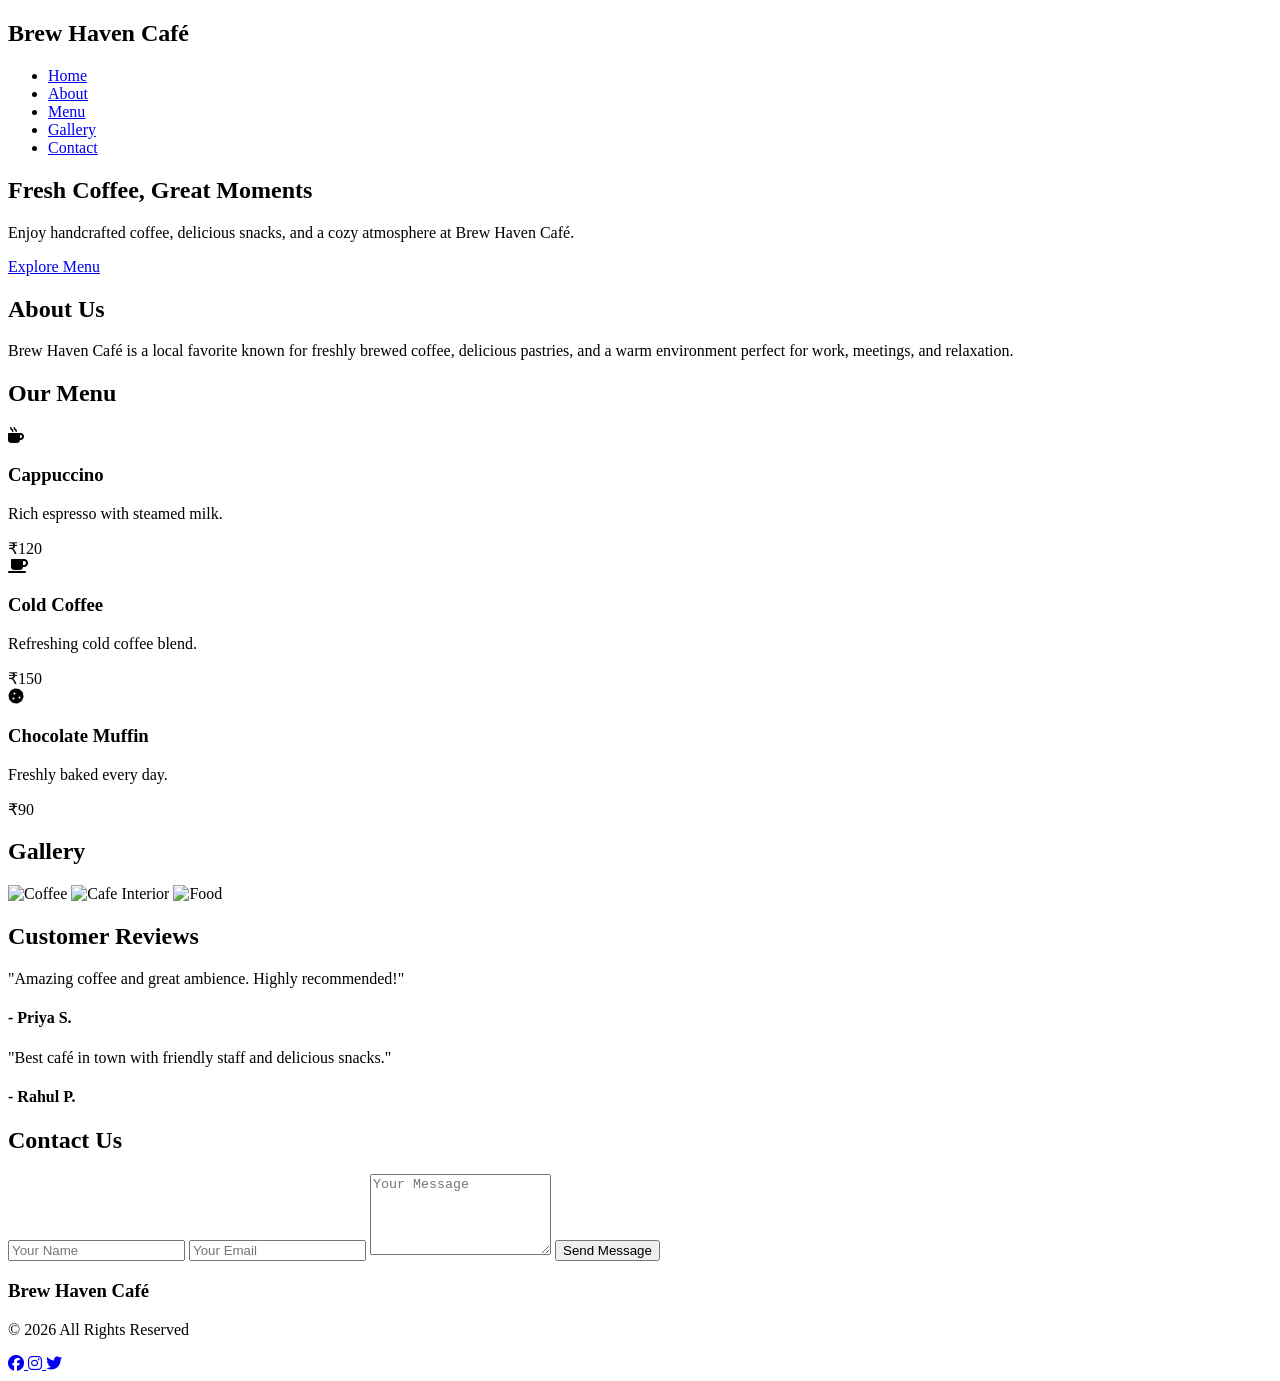
==== index.html @ f2ffa0fc "Add files via upload Added Mini CRM project files" ====
<!DOCTYPE html>
<html lang="en">
<head>
    <meta charset="UTF-8">
    <meta name="viewport" content="width=device-width, initial-scale=1.0">
    <title>Brew Haven Café</title>

    <link rel="stylesheet" href="css/style.css">

    <link href="https://fonts.googleapis.com/css2?family=Poppins:wght@300;400;500;600;700&display=swap" rel="stylesheet">

    <link rel="stylesheet"
        href="https://cdnjs.cloudflare.com/ajax/libs/font-awesome/6.5.1/css/all.min.css">
</head>
<body>

    <!-- Header -->
    <header>
        <nav class="navbar">
            <div class="logo">
                <h2>Brew Haven Café</h2>
            </div>

            <ul class="nav-links">
                <li><a href="#home">Home</a></li>
                <li><a href="#about">About</a></li>
                <li><a href="#menu">Menu</a></li>
                <li><a href="#gallery">Gallery</a></li>
                <li><a href="#contact">Contact</a></li>
            </ul>
        </nav>
    </header>

    <!-- Hero Section -->
    <section id="home" class="hero">
        <div class="hero-content">
            <h1>Fresh Coffee, Great Moments</h1>
            <p>
                Enjoy handcrafted coffee, delicious snacks,
                and a cozy atmosphere at Brew Haven Café.
            </p>

            <a href="#menu" class="btn">Explore Menu</a>
        </div>
    </section>

    <!-- About Section -->
    <section id="about" class="about">
        <div class="container">
            <h2>About Us</h2>

            <p>
                Brew Haven Café is a local favorite known for
                freshly brewed coffee, delicious pastries,
                and a warm environment perfect for work,
                meetings, and relaxation.
            </p>
        </div>
    </section>

    <!-- Menu Section -->
    <section id="menu" class="menu">
        <div class="container">

            <h2>Our Menu</h2>

            <div class="menu-container">

                <div class="menu-card">
                    <i class="fas fa-mug-hot"></i>
                    <h3>Cappuccino</h3>
                    <p>Rich espresso with steamed milk.</p>
                    <span>₹120</span>
                </div>

                <div class="menu-card">
                    <i class="fas fa-coffee"></i>
                    <h3>Cold Coffee</h3>
                    <p>Refreshing cold coffee blend.</p>
                    <span>₹150</span>
                </div>

                <div class="menu-card">
                    <i class="fas fa-cookie"></i>
                    <h3>Chocolate Muffin</h3>
                    <p>Freshly baked every day.</p>
                    <span>₹90</span>
                </div>

            </div>

        </div>
    </section>

    <!-- Gallery Section -->
    <section id="gallery" class="gallery">

        <h2>Gallery</h2>

        <div class="gallery-container">

            <img src="images/gallery1.jpg" alt="Coffee">
            <img src="images/gallery2.jpg" alt="Cafe Interior">
            <img src="images/gallery3.jpg" alt="Food">

        </div>

    </section>

    <!-- Testimonials -->
    <section class="testimonials">

        <h2>Customer Reviews</h2>

        <div class="testimonial-container">

            <div class="testimonial-card">
                <p>
                    "Amazing coffee and great ambience.
                    Highly recommended!"
                </p>
                <h4>- Priya S.</h4>
            </div>

            <div class="testimonial-card">
                <p>
                    "Best café in town with friendly staff
                    and delicious snacks."
                </p>
                <h4>- Rahul P.</h4>
            </div>

        </div>

    </section>

    <!-- Contact Section -->
    <section id="contact" class="contact">

        <div class="container">

            <h2>Contact Us</h2>

            <form>

                <input type="text"
                       placeholder="Your Name"
                       required>

                <input type="email"
                       placeholder="Your Email"
                       required>

                <textarea
                    placeholder="Your Message"
                    rows="5"></textarea>

                <button type="submit">
                    Send Message
                </button>

            </form>

        </div>

    </section>

    <!-- Footer -->
    <footer>

        <h3>Brew Haven Café</h3>

        <p>
            © 2026 All Rights Reserved
        </p>

        <div class="social-icons">

            <a href="#">
                <i class="fab fa-facebook"></i>
            </a>

            <a href="#">
                <i class="fab fa-instagram"></i>
            </a>

            <a href="#">
                <i class="fab fa-twitter"></i>
            </a>

        </div>

    </footer>

    <script src="js/script.js"></script>

</body>
</html>
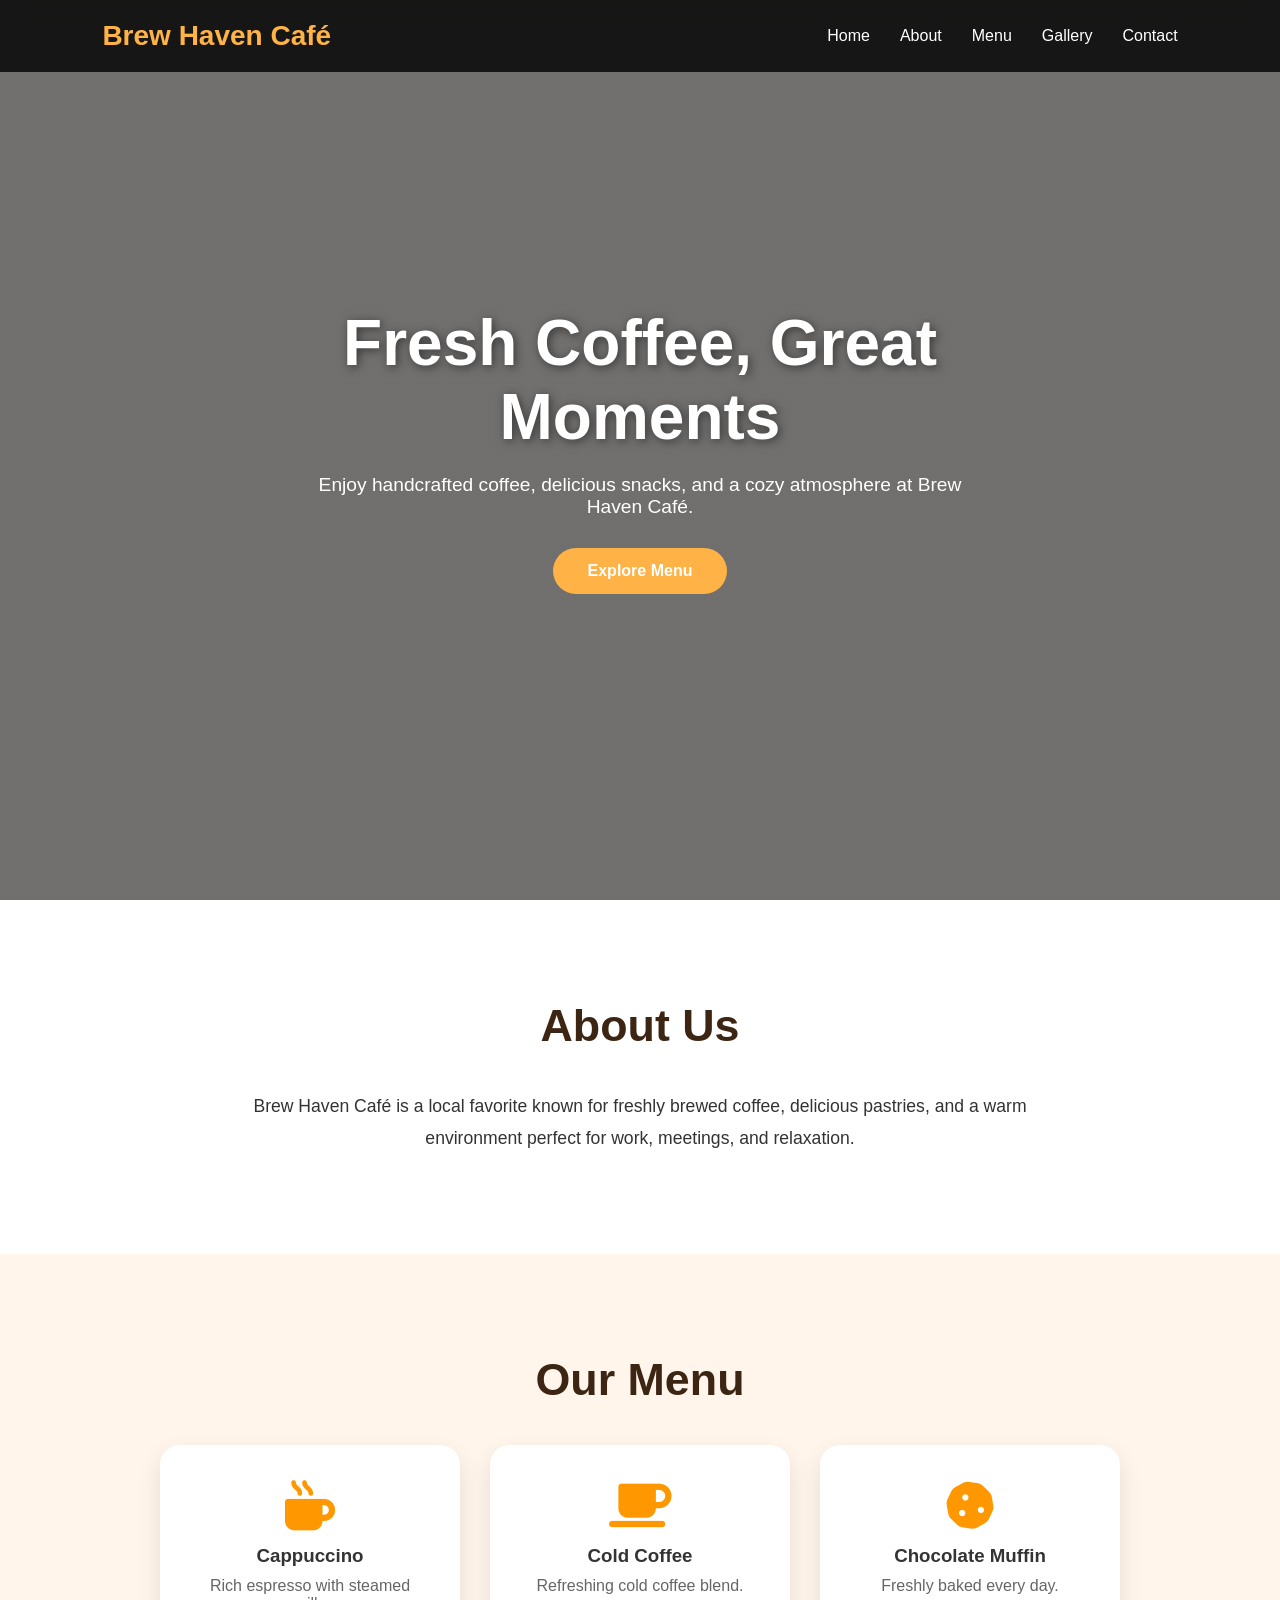
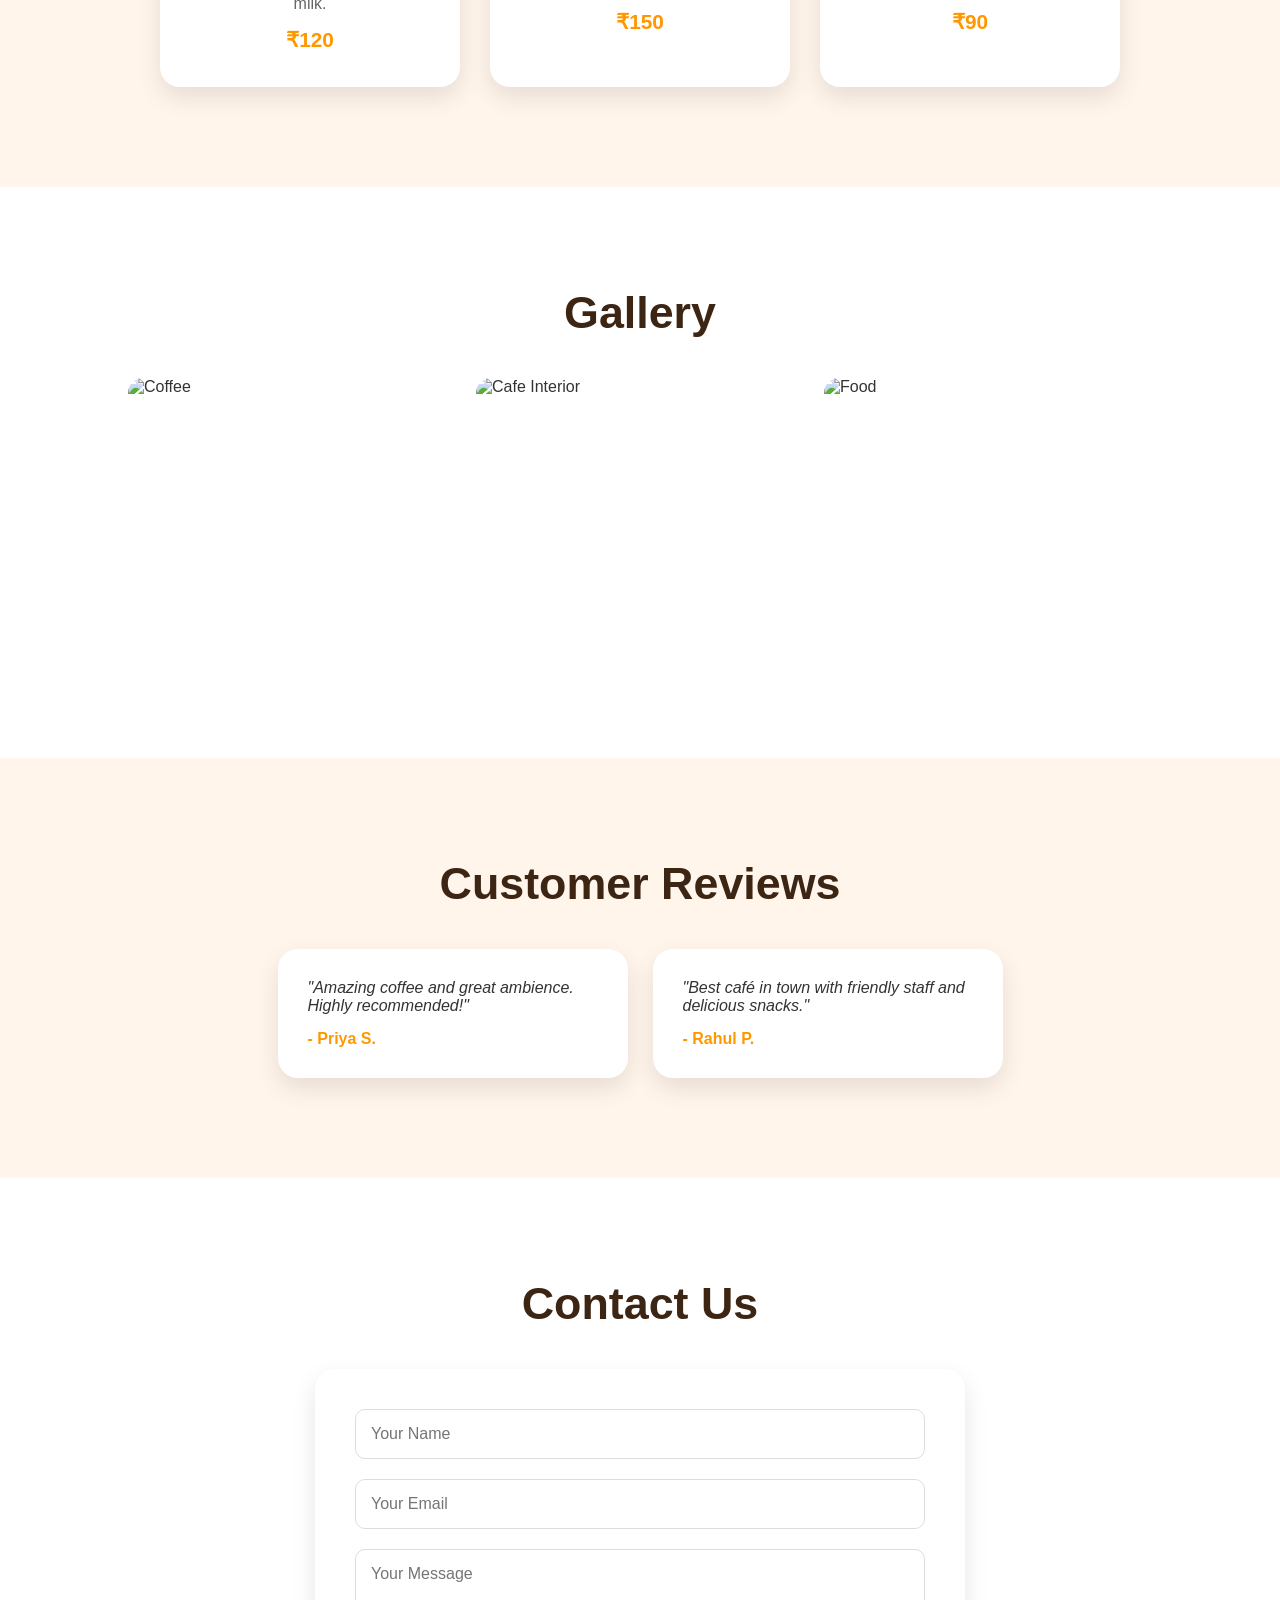
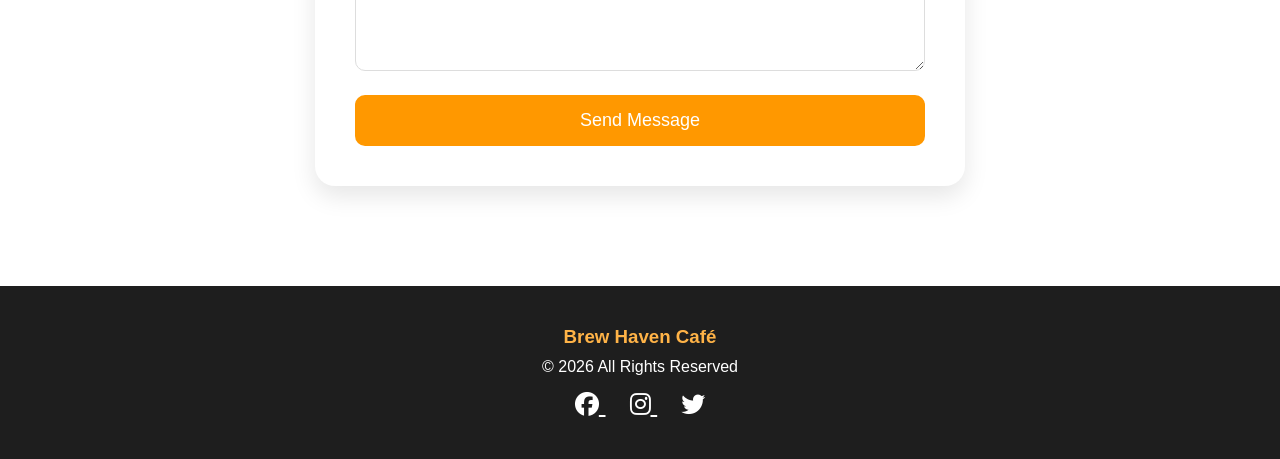
==== commit 56bbb066: "Update index.html" ====
--- a/index.html
+++ b/index.html
@@ -5,12 +5,374 @@
     <meta name="viewport" content="width=device-width, initial-scale=1.0">
     <title>Brew Haven Café</title>
 
-    <link rel="stylesheet" href="css/style.css">
+   
 
     <link href="https://fonts.googleapis.com/css2?family=Poppins:wght@300;400;500;600;700&display=swap" rel="stylesheet">
 
     <link rel="stylesheet"
         href="https://cdnjs.cloudflare.com/ajax/libs/font-awesome/6.5.1/css/all.min.css">
+      <style>
+        *{
+    margin:0;
+    padding:0;
+    box-sizing:border-box;
+    font-family:'Poppins',sans-serif;
+}
+
+html{
+    scroll-behavior:smooth;
+}
+
+body{
+    background:#faf7f2;
+    color:#333;
+    overflow-x:hidden;
+}
+
+/* Navbar */
+
+header{
+    position:fixed;
+    width:100%;
+    top:0;
+    z-index:1000;
+    background:rgba(0,0,0,0.8);
+    backdrop-filter:blur(10px);
+}
+
+.navbar{
+    display:flex;
+    justify-content:space-between;
+    align-items:center;
+    padding:20px 8%;
+}
+
+.logo h2{
+    color:#ffb347;
+    font-size:28px;
+}
+
+.nav-links{
+    list-style:none;
+    display:flex;
+    gap:30px;
+}
+
+.nav-links a{
+    color:white;
+    text-decoration:none;
+    font-weight:500;
+    transition:.3s;
+}
+
+.nav-links a:hover{
+    color:#ffb347;
+}
+
+/* Hero Section */
+
+.hero{
+    height:100vh;
+    background:
+    linear-gradient(rgba(0,0,0,.55),
+    rgba(0,0,0,.55)),
+    url("../images/hero-banner.jpg");
+    background-size:cover;
+    background-position:center;
+    display:flex;
+    justify-content:center;
+    align-items:center;
+    text-align:center;
+    color:white;
+}
+
+.hero-content{
+    max-width:700px;
+    animation:fadeUp 1.5s ease;
+}
+
+.hero-content h1{
+    font-size:4rem;
+    margin-bottom:20px;
+    text-shadow:2px 2px 10px rgba(0,0,0,.5);
+}
+
+.hero-content p{
+    font-size:1.2rem;
+    margin-bottom:30px;
+}
+
+.btn{
+    display:inline-block;
+    padding:14px 35px;
+    background:#ffb347;
+    color:white;
+    border-radius:50px;
+    text-decoration:none;
+    font-weight:600;
+    transition:.3s;
+}
+
+.btn:hover{
+    transform:translateY(-4px);
+    background:#ff9800;
+    box-shadow:0 10px 25px rgba(255,152,0,.4);
+}
+
+/* Sections */
+
+section{
+    padding:100px 10%;
+}
+
+section h2{
+    text-align:center;
+    font-size:2.8rem;
+    margin-bottom:40px;
+    color:#3d2514;
+}
+
+/* About */
+
+.about{
+    text-align:center;
+    background:white;
+}
+
+.about p{
+    max-width:800px;
+    margin:auto;
+    font-size:1.1rem;
+    line-height:1.8;
+}
+
+/* Menu */
+
+.menu{
+    background:#fff5eb;
+}
+
+.menu-container{
+    display:flex;
+    justify-content:center;
+    flex-wrap:wrap;
+    gap:30px;
+}
+
+.menu-card{
+    width:300px;
+    background:white;
+    padding:35px;
+    border-radius:20px;
+    text-align:center;
+    box-shadow:0 10px 25px rgba(0,0,0,.1);
+    transition:.4s;
+}
+
+.menu-card:hover{
+    transform:translateY(-12px);
+}
+
+.menu-card i{
+    font-size:50px;
+    color:#ff9800;
+    margin-bottom:15px;
+}
+
+.menu-card h3{
+    margin-bottom:10px;
+}
+
+.menu-card p{
+    color:#666;
+}
+
+.menu-card span{
+    display:block;
+    margin-top:15px;
+    color:#ff9800;
+    font-size:1.3rem;
+    font-weight:bold;
+}
+
+/* Gallery */
+
+.gallery{
+    background:white;
+}
+
+.gallery-container{
+    display:grid;
+    grid-template-columns:repeat(auto-fit,minmax(300px,1fr));
+    gap:20px;
+}
+
+.gallery-container img{
+    width:100%;
+    height:280px;
+    object-fit:cover;
+    border-radius:15px;
+    transition:.4s;
+}
+
+.gallery-container img:hover{
+    transform:scale(1.05);
+    box-shadow:0 15px 30px rgba(0,0,0,.2);
+}
+
+/* Testimonials */
+
+.testimonials{
+    background:#fff5eb;
+    padding:100px 10%;
+}
+
+.testimonial-container{
+    display:flex;
+    justify-content:center;
+    flex-wrap:wrap;
+    gap:25px;
+}
+
+.testimonial-card{
+    width:350px;
+    background:white;
+    padding:30px;
+    border-radius:20px;
+    box-shadow:0 10px 25px rgba(0,0,0,.1);
+    transition:.3s;
+}
+
+.testimonial-card:hover{
+    transform:translateY(-8px);
+}
+
+.testimonial-card p{
+    font-style:italic;
+}
+
+.testimonial-card h4{
+    margin-top:15px;
+    color:#ff9800;
+}
+
+/* Contact */
+
+.contact{
+    background:white;
+}
+
+.contact form{
+    max-width:650px;
+    margin:auto;
+    background:#fff;
+    padding:40px;
+    border-radius:20px;
+    box-shadow:0 10px 25px rgba(0,0,0,.1);
+}
+
+.contact input,
+.contact textarea{
+    width:100%;
+    padding:15px;
+    margin-bottom:20px;
+    border:1px solid #ddd;
+    border-radius:10px;
+    font-size:16px;
+}
+
+.contact input:focus,
+.contact textarea:focus{
+    outline:none;
+    border-color:#ff9800;
+}
+
+.contact button{
+    width:100%;
+    padding:15px;
+    border:none;
+    border-radius:10px;
+    background:#ff9800;
+    color:white;
+    font-size:18px;
+    cursor:pointer;
+    transition:.3s;
+}
+
+.contact button:hover{
+    background:#e68900;
+}
+
+/* Footer */
+
+footer{
+    background:#1e1e1e;
+    color:white;
+    text-align:center;
+    padding:40px 20px;
+}
+
+footer h3{
+    color:#ffb347;
+    margin-bottom:10px;
+}
+
+.social-icons{
+    margin-top:15px;
+}
+
+.social-icons a{
+    color:white;
+    font-size:24px;
+    margin:0 12px;
+    transition:.3s;
+}
+
+.social-icons a:hover{
+    color:#ff9800;
+}
+
+/* Animation */
+
+@keyframes fadeUp{
+    from{
+        opacity:0;
+        transform:translateY(40px);
+    }
+    to{
+        opacity:1;
+        transform:translateY(0);
+    }
+}
+
+/* Mobile */
+
+@media(max-width:768px){
+
+    .navbar{
+        flex-direction:column;
+        gap:15px;
+    }
+
+    .nav-links{
+        flex-wrap:wrap;
+        justify-content:center;
+    }
+
+    .hero-content h1{
+        font-size:2.5rem;
+    }
+
+    section h2{
+        font-size:2rem;
+    }
+
+    .menu-card,
+    .testimonial-card{
+        width:100%;
+    }
+}
+</style>
 </head>
 <body>
 
@@ -195,4 +557,4 @@
     <script src="js/script.js"></script>
 
 </body>
-</html>+</html>
